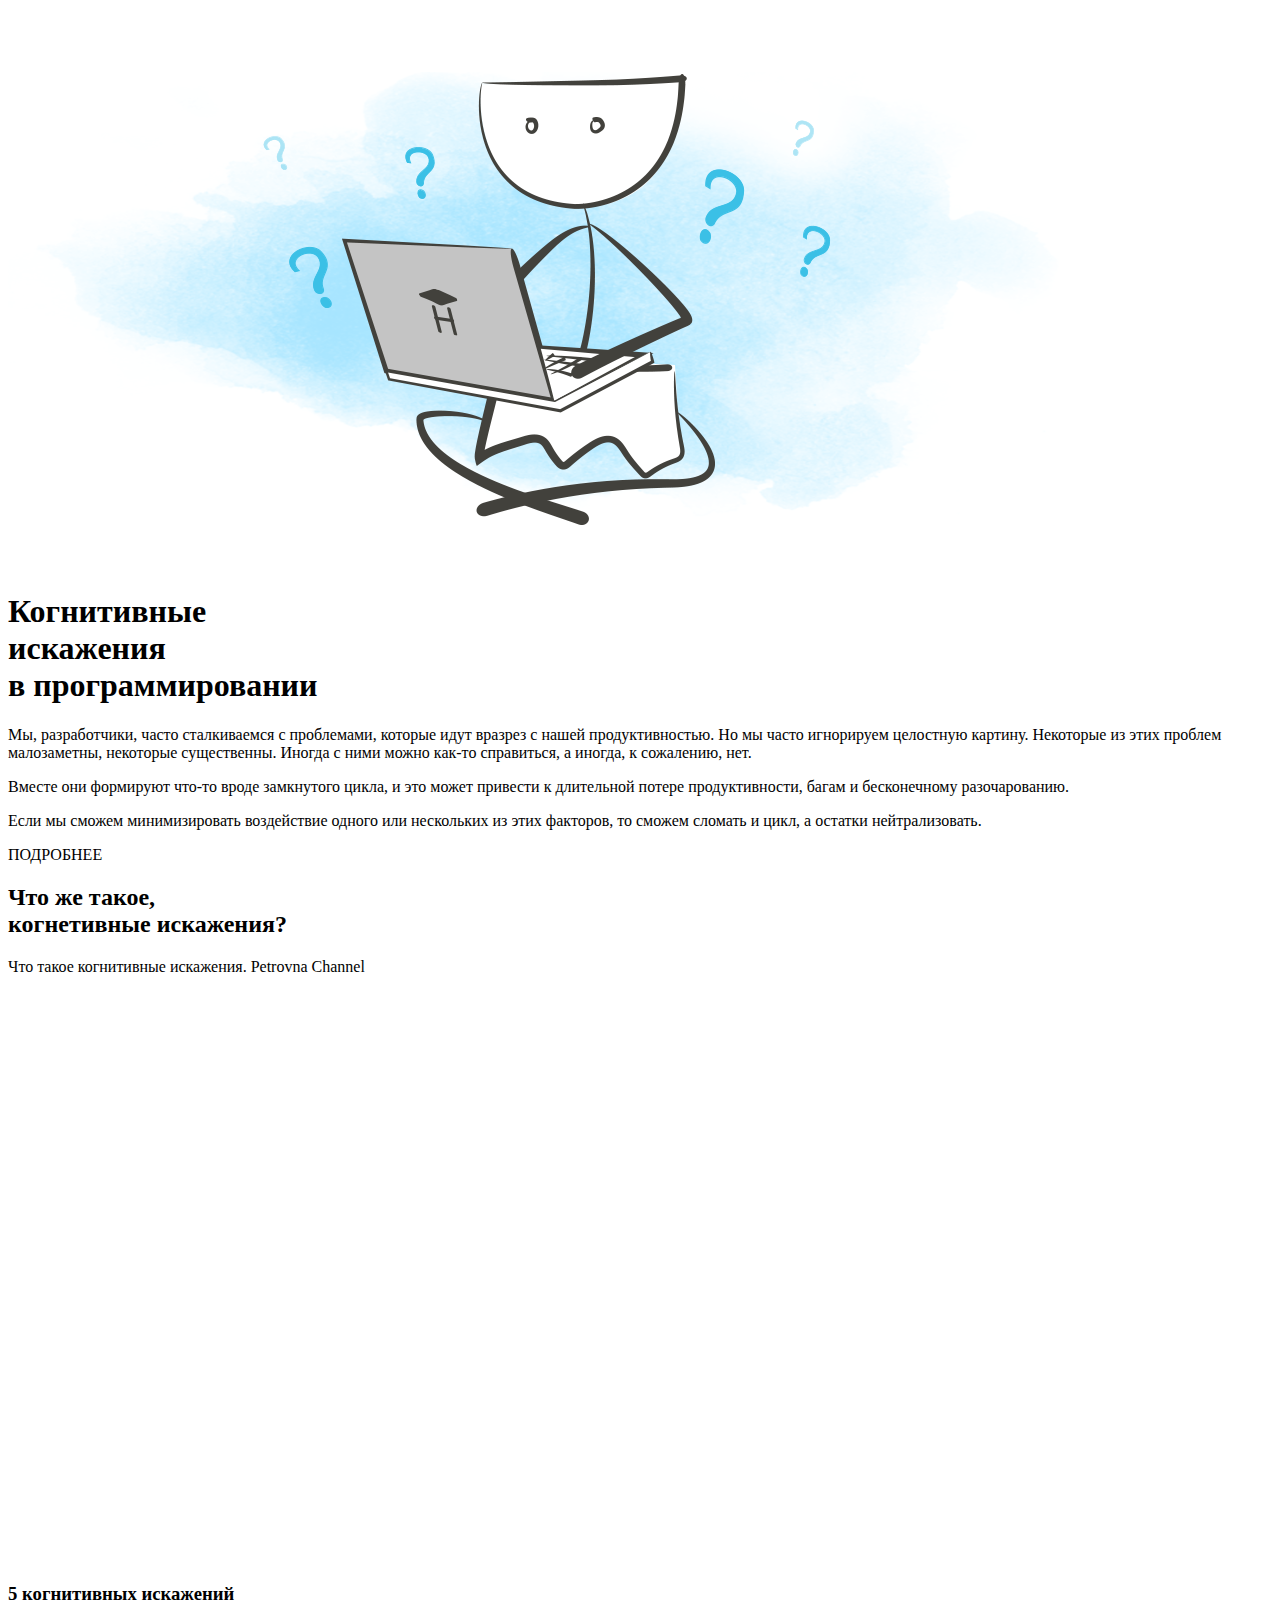
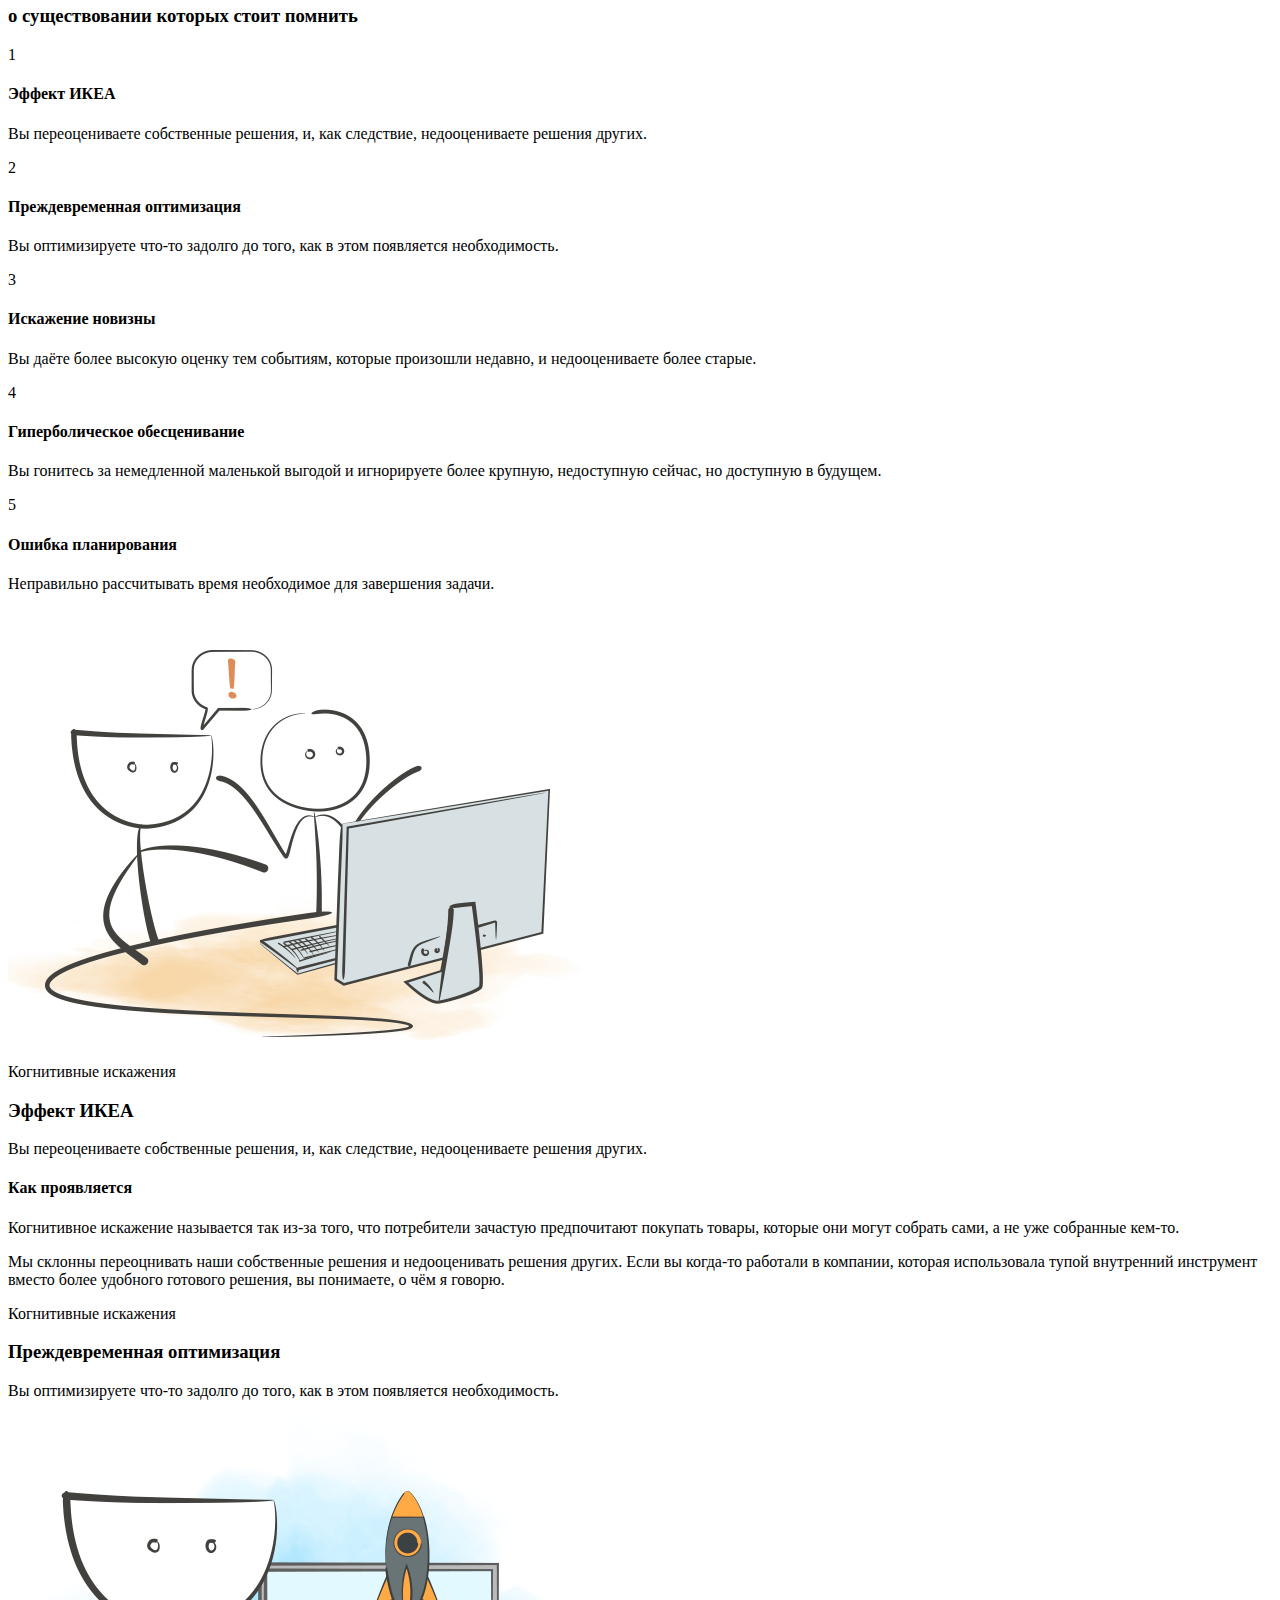
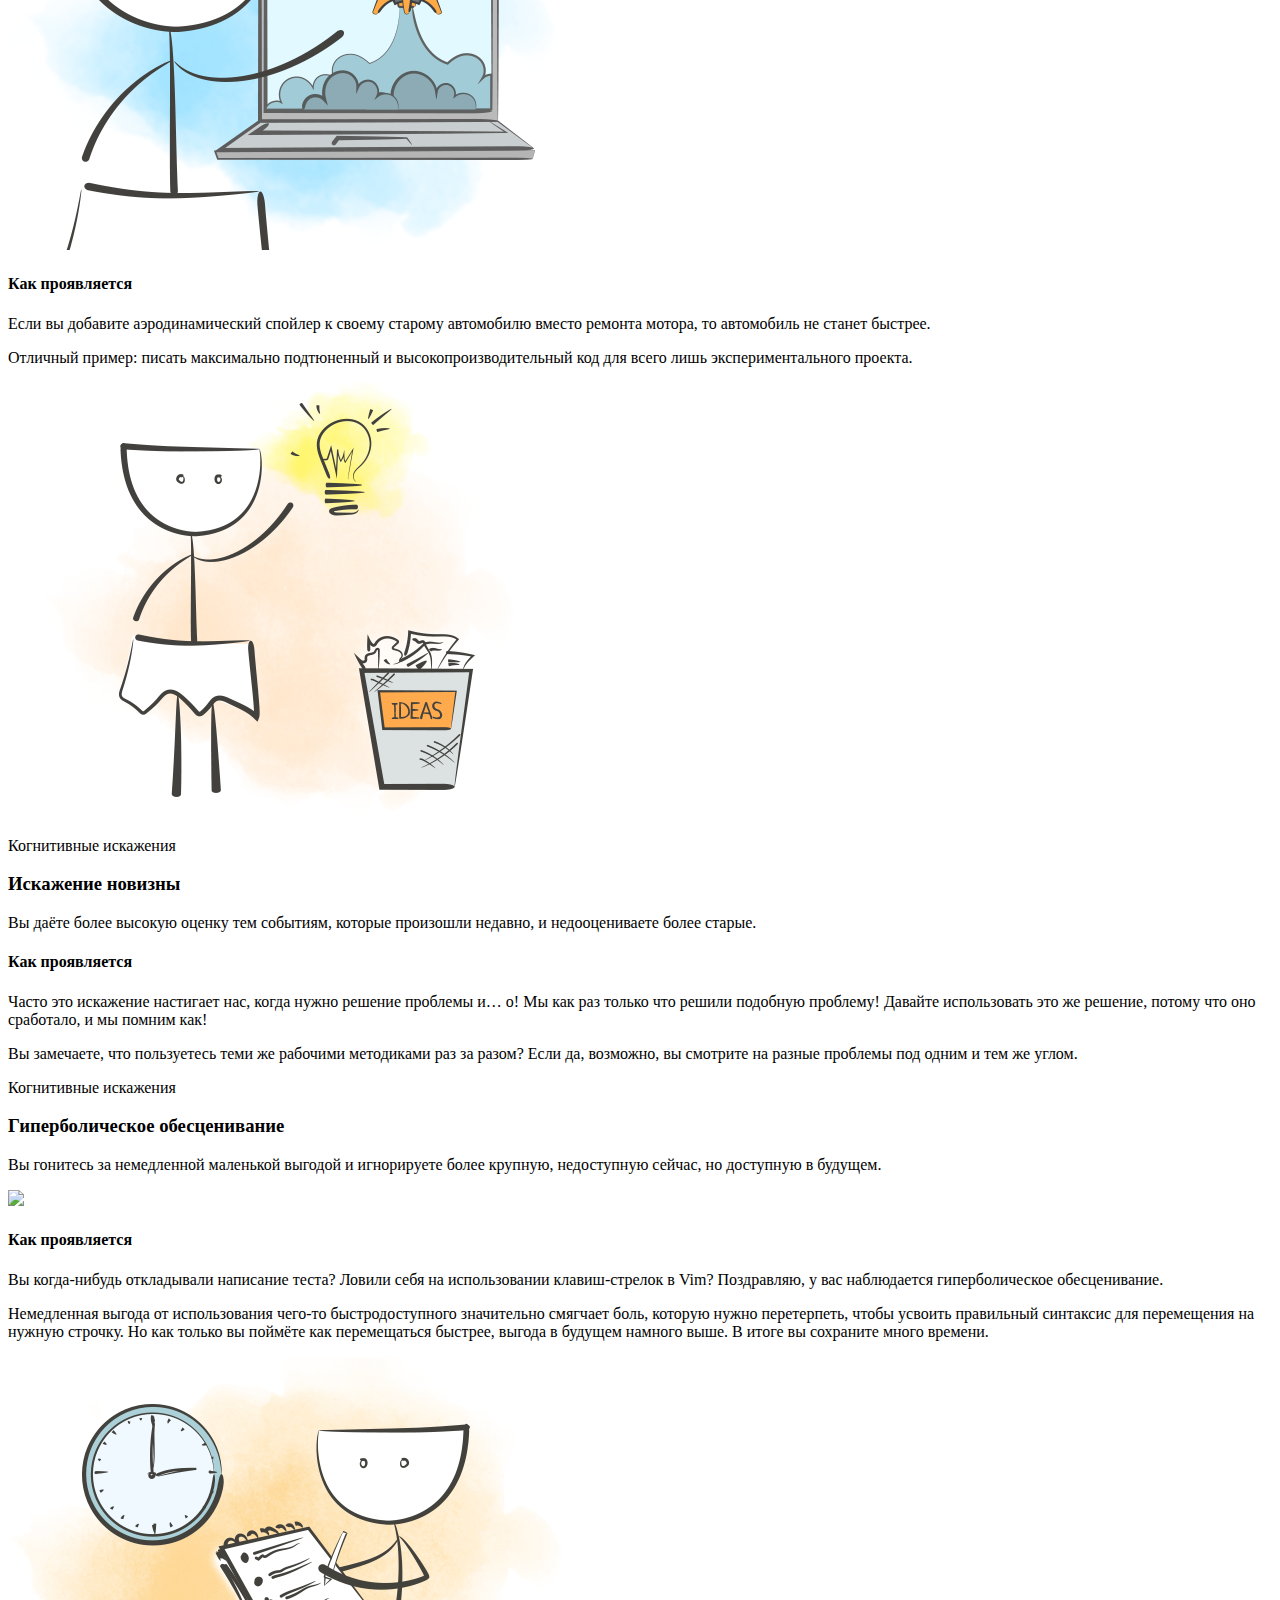
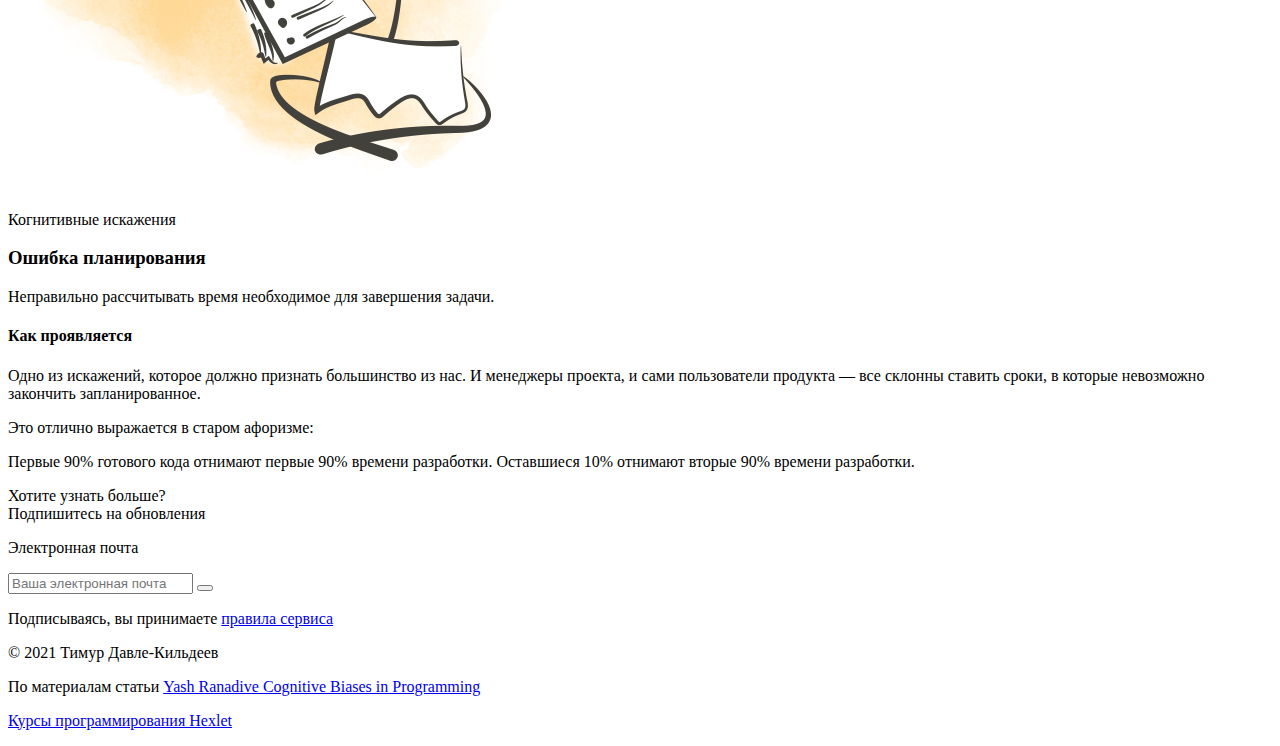
==== index.html @ 89e24b66 "index" ====
<!DOCTYPE html>
<html lang="ru">
<head>
    <meta charset="UTF-8">
    <meta name="viewport" content="width=device-width, initial-scale=1.0">
    <meta http-equiv="X-UA-Compatible" content="ie=edge">
    <title>TimurDavlet</title>

    <link rel="stylesheet" href="styles/style.css">
</head>
<body >
    <header class="bg">
            <div class="img-container">
                <img src="/src/img/main.png" class="img-header">
            </div>
            <h1 class="h1-head"><span class="orange">Когнитивные<br> искажения<br></span> в программировании</h1>
            <div class="p-container">
                <div class="column-left">
                    <p>
                        Мы, разработчики, часто сталкиваемся с проблемами, которые идут вразрез с нашей продуктивностью. Но мы часто игнорируем целостную картину. Некоторые из этих проблем малозаметны, некоторые существенны. Иногда с ними можно как-то справиться, а иногда, к сожалению, нет.
                    </p>
                </div>
                <div class="column-right">
                    <p>
                        Вместе они формируют что-то вроде замкнутого цикла, и это может привести к длительной потере продуктивности, багам и бесконечному разочарованию.
                    </p>
                    <p>
                        Если мы сможем минимизировать воздействие одного или нескольких из этих факторов, то сможем сломать и цикл, а остатки нейтрализовать.
                    </p>
                    <a onclick="location.href='#navigation';" class="no-link">
                        <div class="more-text">
                            ПОДРОБНЕЕ
                        </div>
                    </a>
                    
                </div>
            </div>
    </header>
    <main>
        <div>
            <h2>Что же такое,<br><span class="orange">когнетивные искажения?</span></h2>
            <p>Что такое когнитивные искажения. Petrovna Channel</p>
            <div class="cont-video">
                <iframe class="video" width="919" height="569" src="https://www.youtube.com/embed/jie9AizBqss" frameborder="0" allowfullscreen></iframe>
            </div>
        </div>
        <nav id="navigation" class="container-flex">
            <div class="nav-head">
                <h3>
                    <span class="orange">5 когнитивных искажений</span><br><span class="white">о существовании которых стоит помнить</span>
                </h3>
            </div>
            <div onclick="location.href='#ikea-effect';" class="nav-conteiner">
                <p class="number">1</p>
                <h4 class="orange">Эффект ИКЕА</h4>
                <p class="container-text">Вы переоцениваете собственные решения, и, как следствие, недооцениваете решения других.</p>
            </div>
            <div onclick="location.href='#premature-optimization';" class="nav-conteiner">
                <p class="number">2</p>
                <h4 class="orange">Преждевременная оптимизация</h4>
                <p class="container-text">Вы оптимизируете что-то задолго до того, как в этом появляется необходимость.</p>
            </div>
            <div class="break"></div>
            <div onclick="location.href='#distortion-of-novelty';" class="nav-conteiner">
                <p class="number">3</p>
                <h4 class="orange">Искажение новизны</h4>
                <p class="container-text">Вы даёте более высокую оценку тем событиям, которые произошли недавно, и недооцениваете более старые.</p>
            </div>
            <div onclick="location.href='#hyperbolic-depreciation';" class="nav-conteiner">
                <p class="number"> 4</p>
                <h4 class="orange">Гиперболическое обесценивание</h4>
                <p class="container-text">Вы гонитесь за немедленной маленькой выгодой и игнорируете более крупную, недоступную сейчас, но доступную в будущем.</p>
            </div>
            <div onclick="location.href='#errors-in-planning';" class="nav-conteiner">
                <p class="number">5</p>
                <h4 class="orange">Ошибка планирования</h4>
                <p class="container-text">Неправильно рассчитывать время необходимое для завершения задачи.</p>
            </div>
        </nav>
        <section>
            <article id="ikea-effect">
                <div class="article-flex bg">
                    <div class="article-flex top">
                        <div class="conteiner-article">
                            <img src="/src/img/1.png" class="shadow">
                        </div>
                        <div class="conteiner-article">
                            <p class="gray">Когнитивные искажения</p>
                            <h3>Эффект ИКЕА</h3>
                            <div class="title-text">Вы переоцениваете собственные решения, и, как следствие, недооцениваете решения других.</div>
                        </div>
                    </div>
                    <div class="bottom">
                            <h4 class="conteiner-article-h4">Как проявляется</h4>
                        <div class="conteiner-article p-description">
                            <p>Когнитивное искажение называется так из-за того, что потребители зачастую предпочитают покупать товары, которые они могут собрать сами, а не уже собранные кем-то.</p>
                        </div>
                        <div class="conteiner-article p-description">
                            <p>Мы склонны переоцнивать наши собственные решения и недооценивать решения других. Если вы когда-то работали в компании, которая использовала тупой внутренний инструмент вместо более удобного готового решения, вы понимаете, о чём я говорю.</p>
                        </div>
                    </div>                
                </div> 
            </article>
            <article id="premature-optimization">
                <div class="article-flex bg bg-brown">
                    <div class="article-flex top">
                        <div class="conteiner-article mrg-0">
                            <p class="white-50">Когнитивные искажения</p>
                            <h3 class="white">Преждевременная оптимизация</h3>
                            <p class="title-text white">Вы оптимизируете что-то задолго до того, как в этом появляется необходимость.</p>
                        </div>
                        <div class="conteiner-article mrg-0">
                            <img src="/src/img/2.png" class="shadow">
                        </div>
                    </div>
                    <div class="bottom">
                            <h4 class="conteiner-article-h4-white">Как проявляется</h4>
                        <div class="conteiner-article p-description">
                            <p class="white">Если вы добавите аэродинамический спойлер к своему старому автомобилю вместо ремонта мотора, то автомобиль не станет быстрее.</p>
                        </div>
                        <div class="conteiner-article p-description">
                            <p class="white">Отличный пример: писать максимально подтюненный и высокопроизводительный код для всего лишь экспериментального проекта.</p>
                        </div>
                    </div>                
                </div> 
            </article>
            <article id="distortion-of-novelty">
                <div class="article-flex bg">
                    <div class="article-flex top">
                        <div class="conteiner-article">
                            <img src="/src/img/3.png" class="shadow">
                        </div>
                        <div class="conteiner-article">
                            <p class="gray">Когнитивные искажения</p>
                            <h3>Искажение новизны</h3>
                            <div class="title-text">Вы даёте более высокую оценку тем событиям, которые произошли недавно, и недооцениваете более старые.</div>
                        </div>
                    </div>
                    <div class="bottom">
                            <h4 class="conteiner-article-h4">Как проявляется</h4>
                        <div class="conteiner-article p-description">
                            <p>Часто это искажение настигает нас, когда нужно решение проблемы и… о! Мы как раз только что решили подобную проблему! Давайте использовать это же решение, потому что оно сработало, и мы помним как!</p>
                        </div>
                        <div class="conteiner-article p-description">
                            <p>Вы замечаете, что пользуетесь теми же рабочими методиками раз за разом? Если да, возможно, вы смотрите на разные проблемы под одним и тем же углом.</p>
                        </div>
                    </div>                
                </div> 
            </article>
            <article id="hyperbolic-depreciation">
                <div class="article-flex bg bg-brown">
                    <div class="article-flex top">
                        <div class="conteiner-article mrg-0">
                            <p class="white-50">Когнитивные искажения</p>
                            <h3 class="white">Гиперболическое обесценивание</h3>
                            <p class="title-text white">Вы гонитесь за немедленной маленькой выгодой и игнорируете более крупную, недоступную сейчас, но доступную в будущем.</p>
                        </div>
                        <div class="conteiner-article mrg-0">
                            <img src="img/4.png" class="shadow">
                        </div>
                    </div>
                    <div class="bottom">
                            <h4 class="conteiner-article-h4-white">Как проявляется</h4>
                        <div class="conteiner-article p-description">
                            <p class="white">Вы когда-нибудь откладывали написание теста? Ловили себя на использовании клавиш-стрелок в Vim? Поздравляю, у вас наблюдается гиперболическое обесценивание.</p>
                        </div>
                        <div class="conteiner-article p-description">
                            <p class="white">Немедленная выгода от использования чего-то быстродоступного значительно смягчает боль, которую нужно перетерпеть, чтобы усвоить правильный синтаксис для перемещения на нужную строчку. Но как только вы поймёте как перемещаться быстрее, выгода в будущем намного выше. В итоге вы сохраните много времени.</p>
                        </div>
                    </div>                
                </div> 
            </article>

            <article id="errors-in-planning">
                <div class="article-flex bg">
                    <div class="article-flex top">
                        <div class="conteiner-article">
                            <img src="/src/img/5.png" class="shadow">
                        </div>
                        <div class="conteiner-article">
                            <p class="gray">Когнитивные искажения</p>
                            <h3>Ошибка планирования</h3>
                            <div class="title-text">Неправильно рассчитывать время необходимое для завершения задачи.</div>
                        </div>
                    </div>
                    <div class="bottom">
                            <h4 class="conteiner-article-h4">Как проявляется</h4>
                        <div class="conteiner-article p-description">
                            <p>Одно из искажений, которое должно признать большинство из нас. И менеджеры проекта, и сами пользователи продукта — все склонны ставить сроки, в которые невозможно закончить запланированное.</p>
                        </div>
                        <div class="conteiner-article p-description">
                            <p>Это отлично выражается в старом афоризме:</p>
                            <p>Первые 90% готового кода отнимают первые 90% времени разработки. Оставшиеся 10% отнимают вторые 90% времени разработки.</p>
                        </div>
                    </div>                
                </div> 
            </article>
        </section>
    </main>
    <footer>
        <div class="footer-flex">
            <div class="footer-info white">Хотите узнать больше?<br> Подпишитесь на обновления</div>
            <div>
                <p class="form-name white">Электронная почта</p>
                <form>
                    <label>
                        <input type="email" name="mail" placeholder="Ваша электронная почта" class="inp">
                    </label>
                    <button frame class="footer-btn"></button>
                </form>
                <p class="footer-link white">Подписываясь, вы принимаете <a href="#">правила сервиса</a></p>
            </div>
        </div>
        <div class="info">
            <p class="my-name">© 2021 Тимур Давле-Кильдеев</p>
            <p class="cognitive-biases">По материалам статьи <a href="https://medium.com/hackernoon/cognitive-biases-in-programming-5e937707c27b">Yash Ranadive Cognitive Biases in Programming</a></p>
            <p><a href="https://hexlet.io">Курсы программирования Hexlet</a></p>
        </div>
    </footer>
</body>
</html>
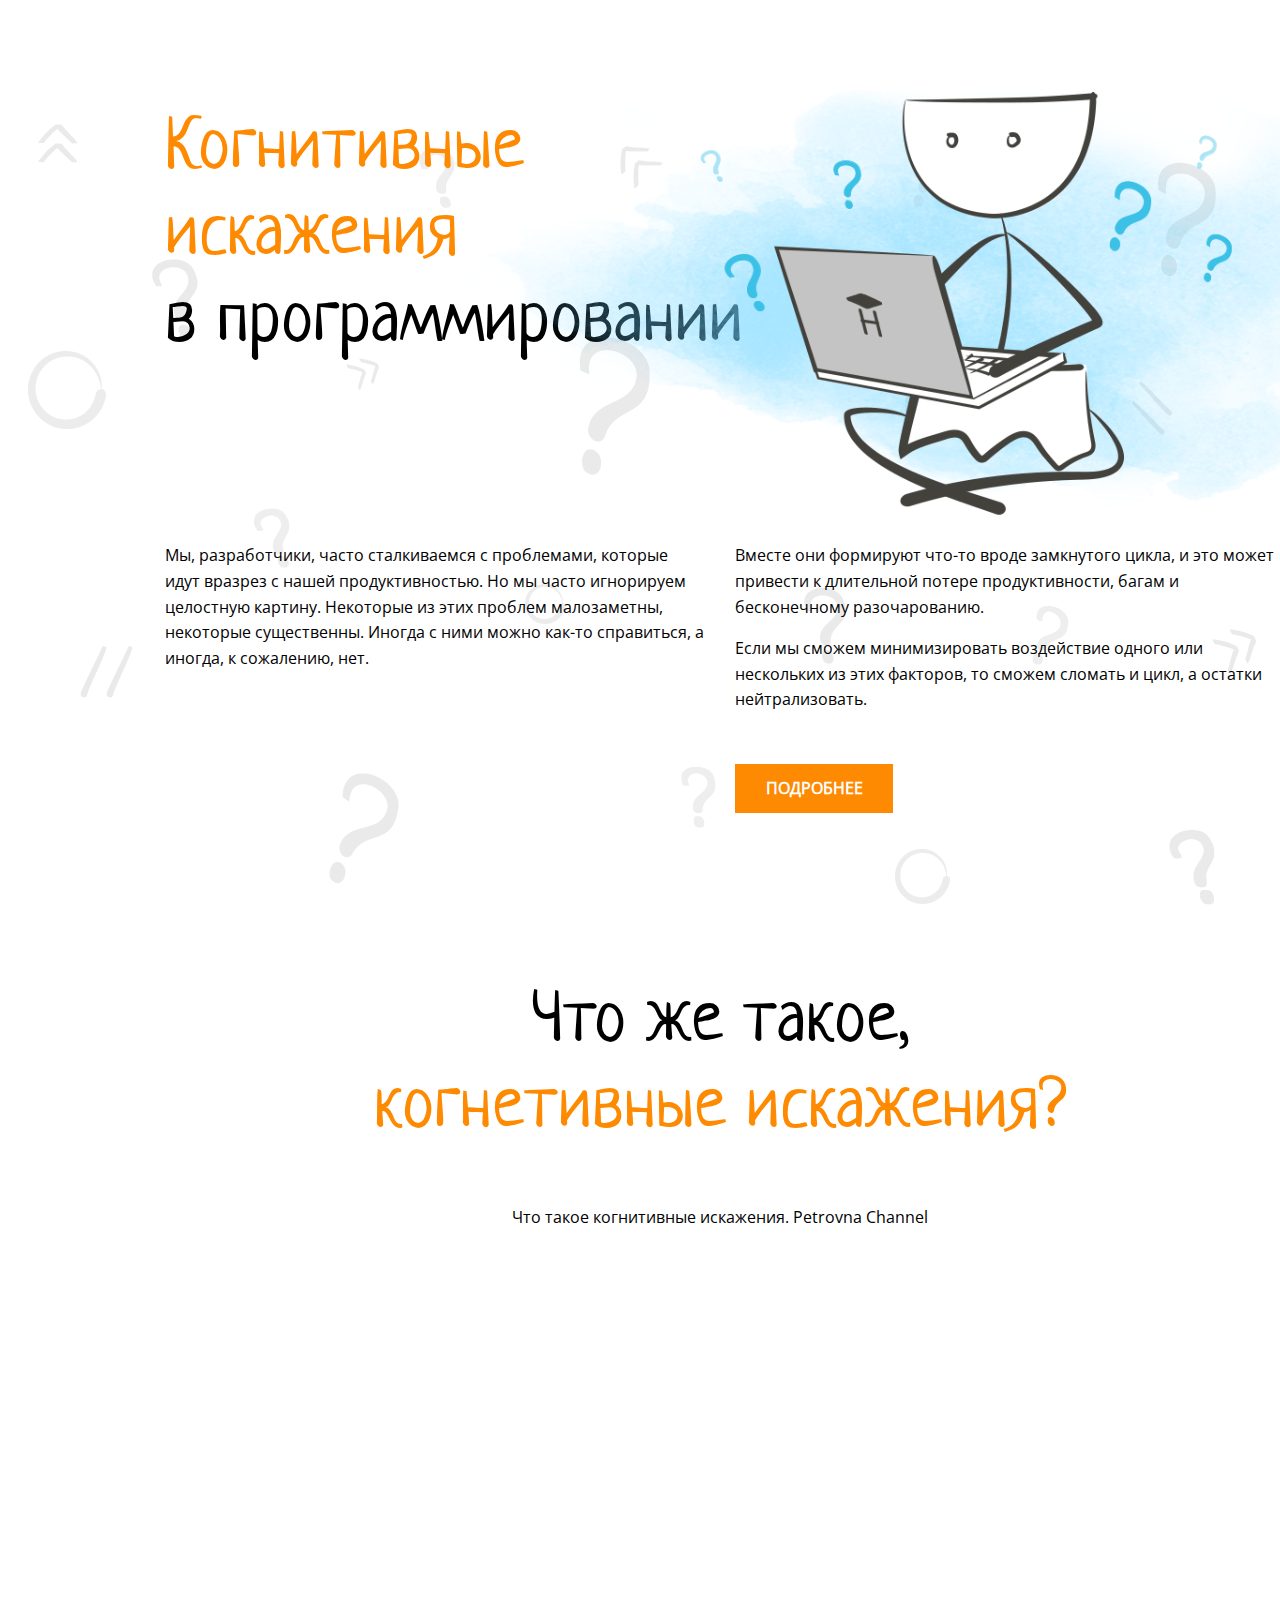
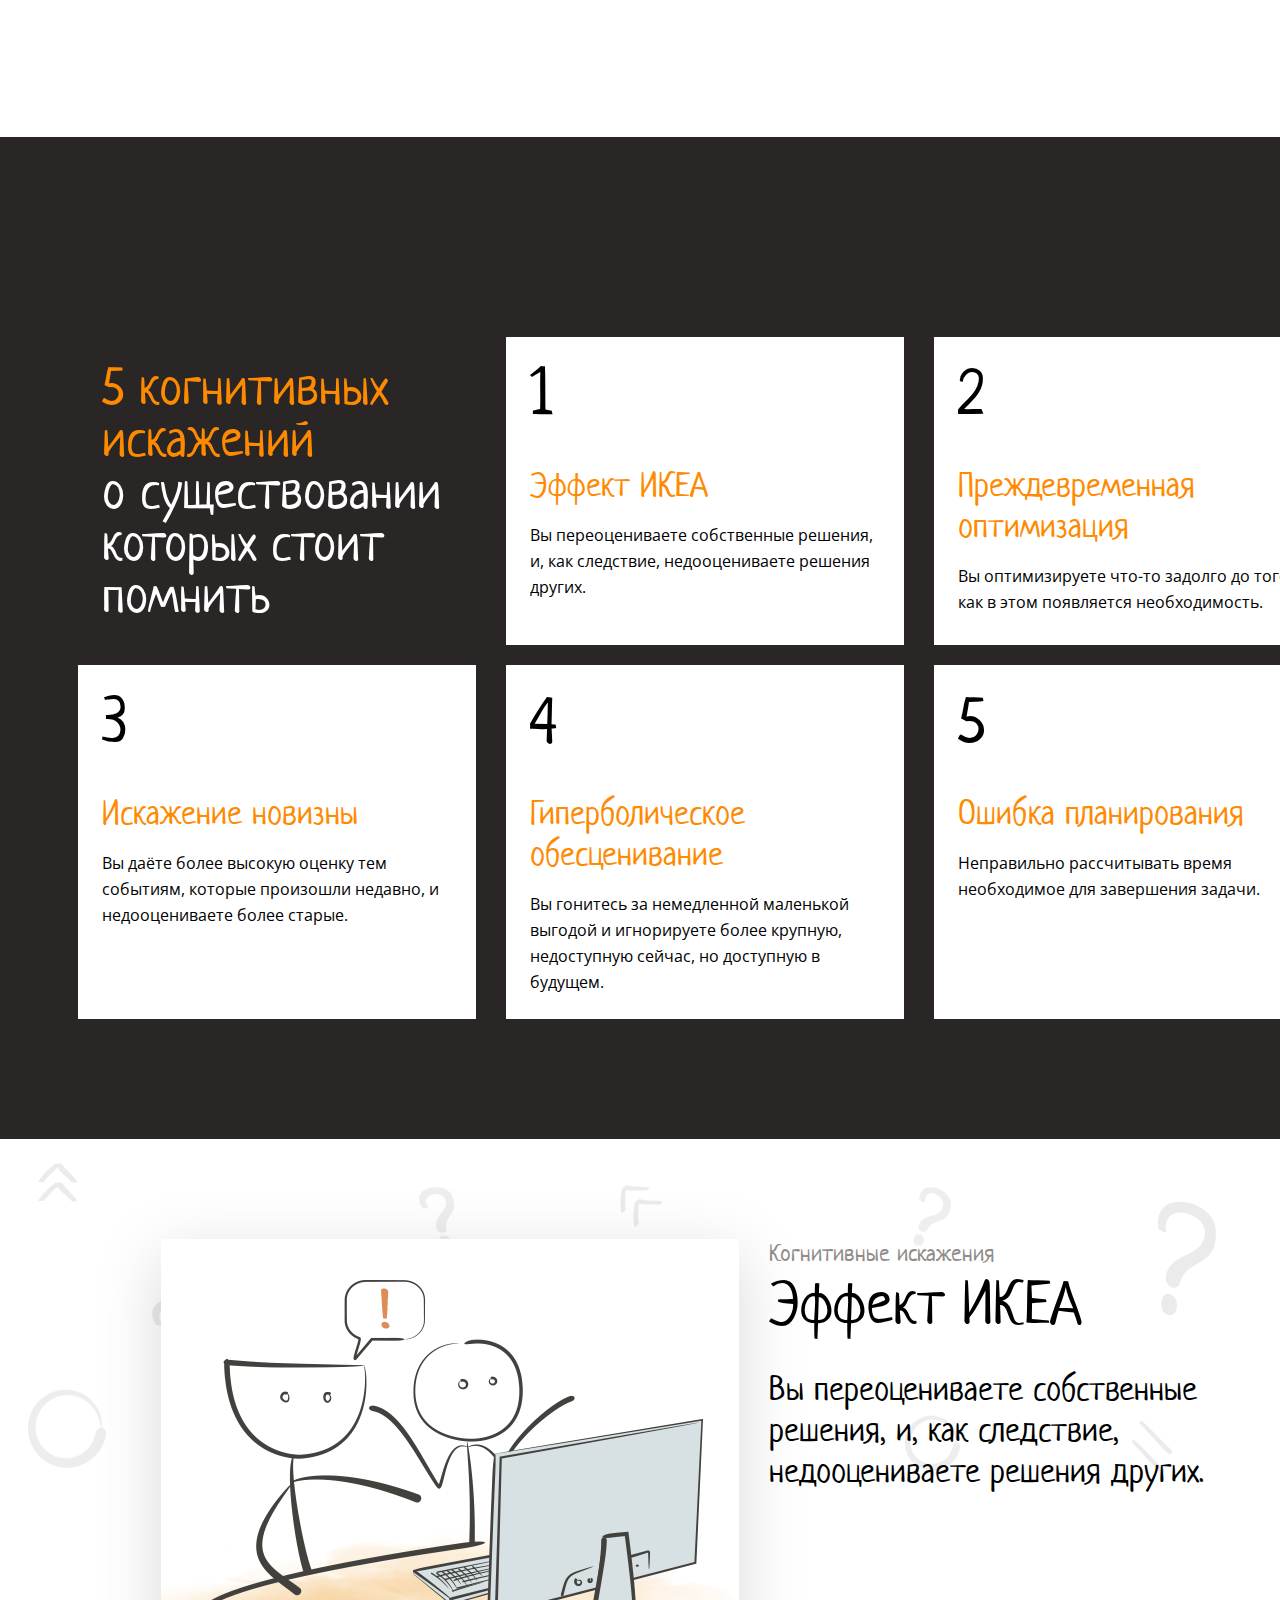
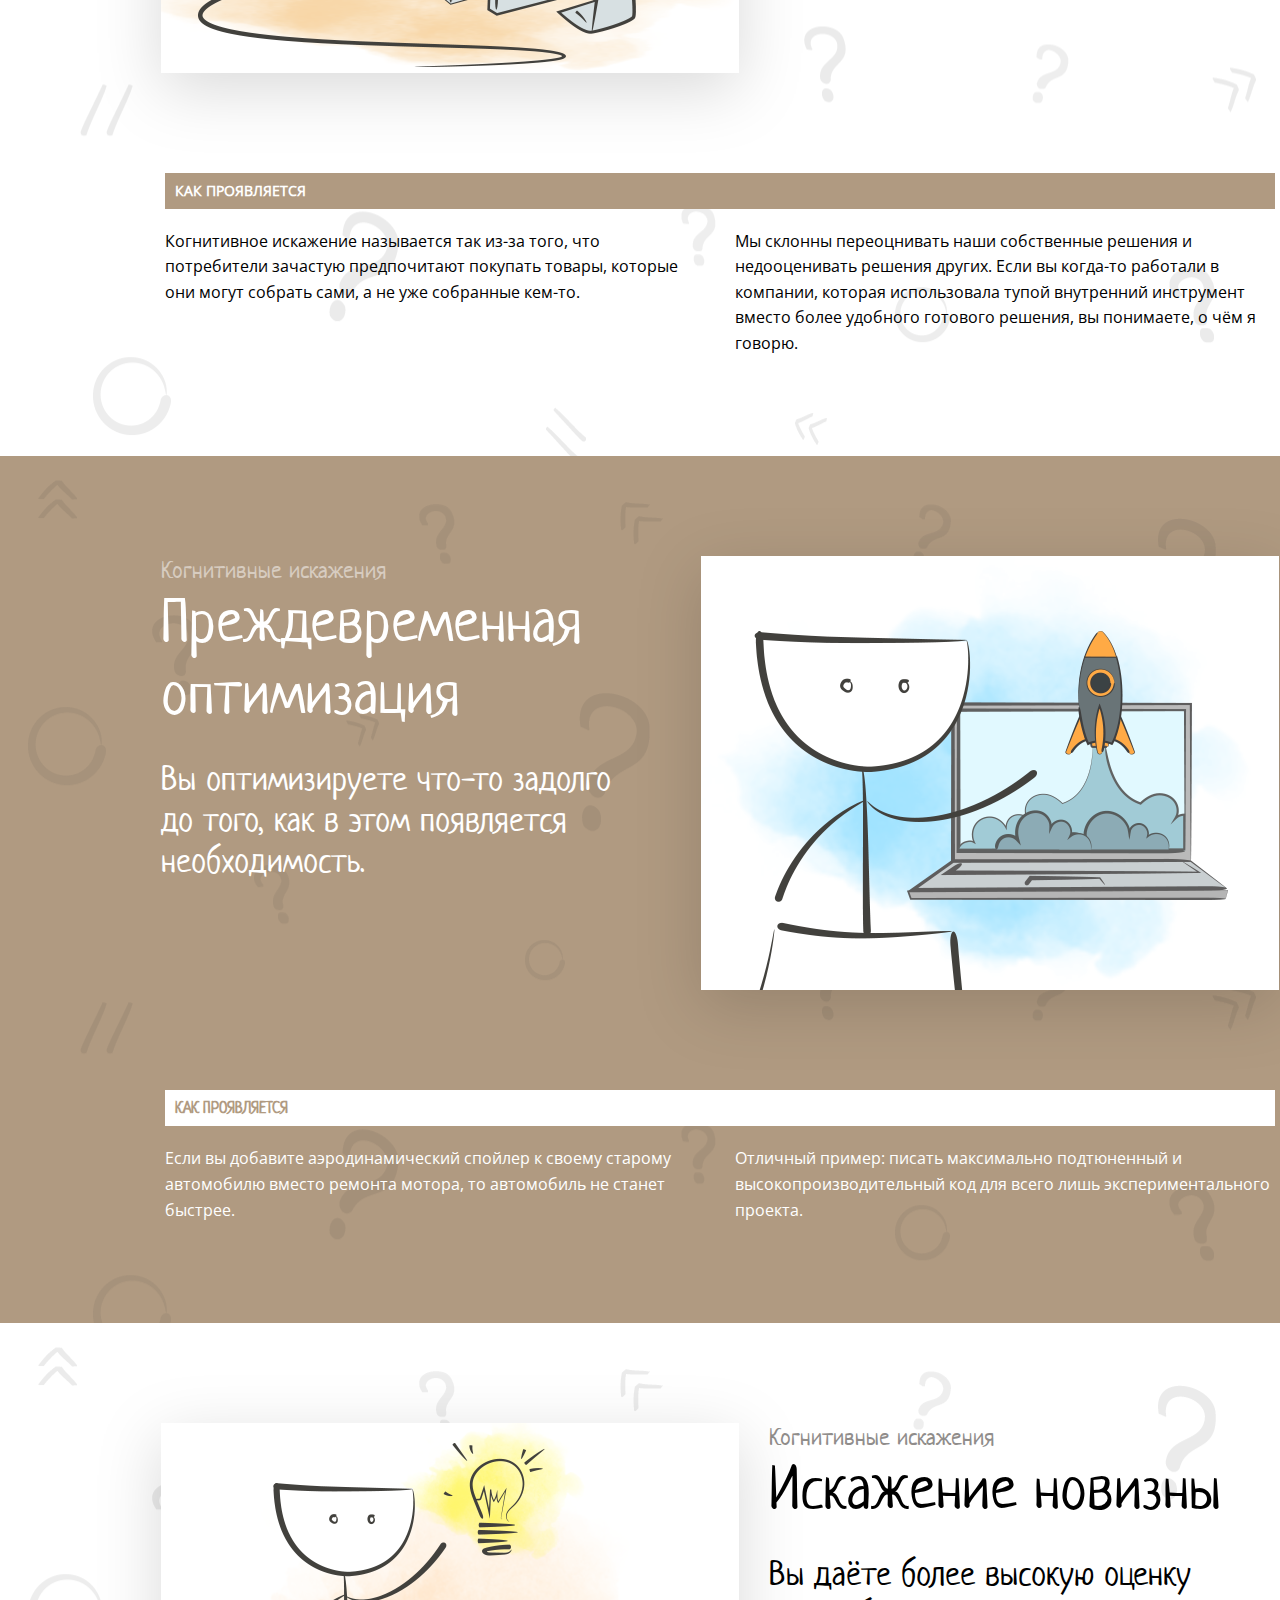
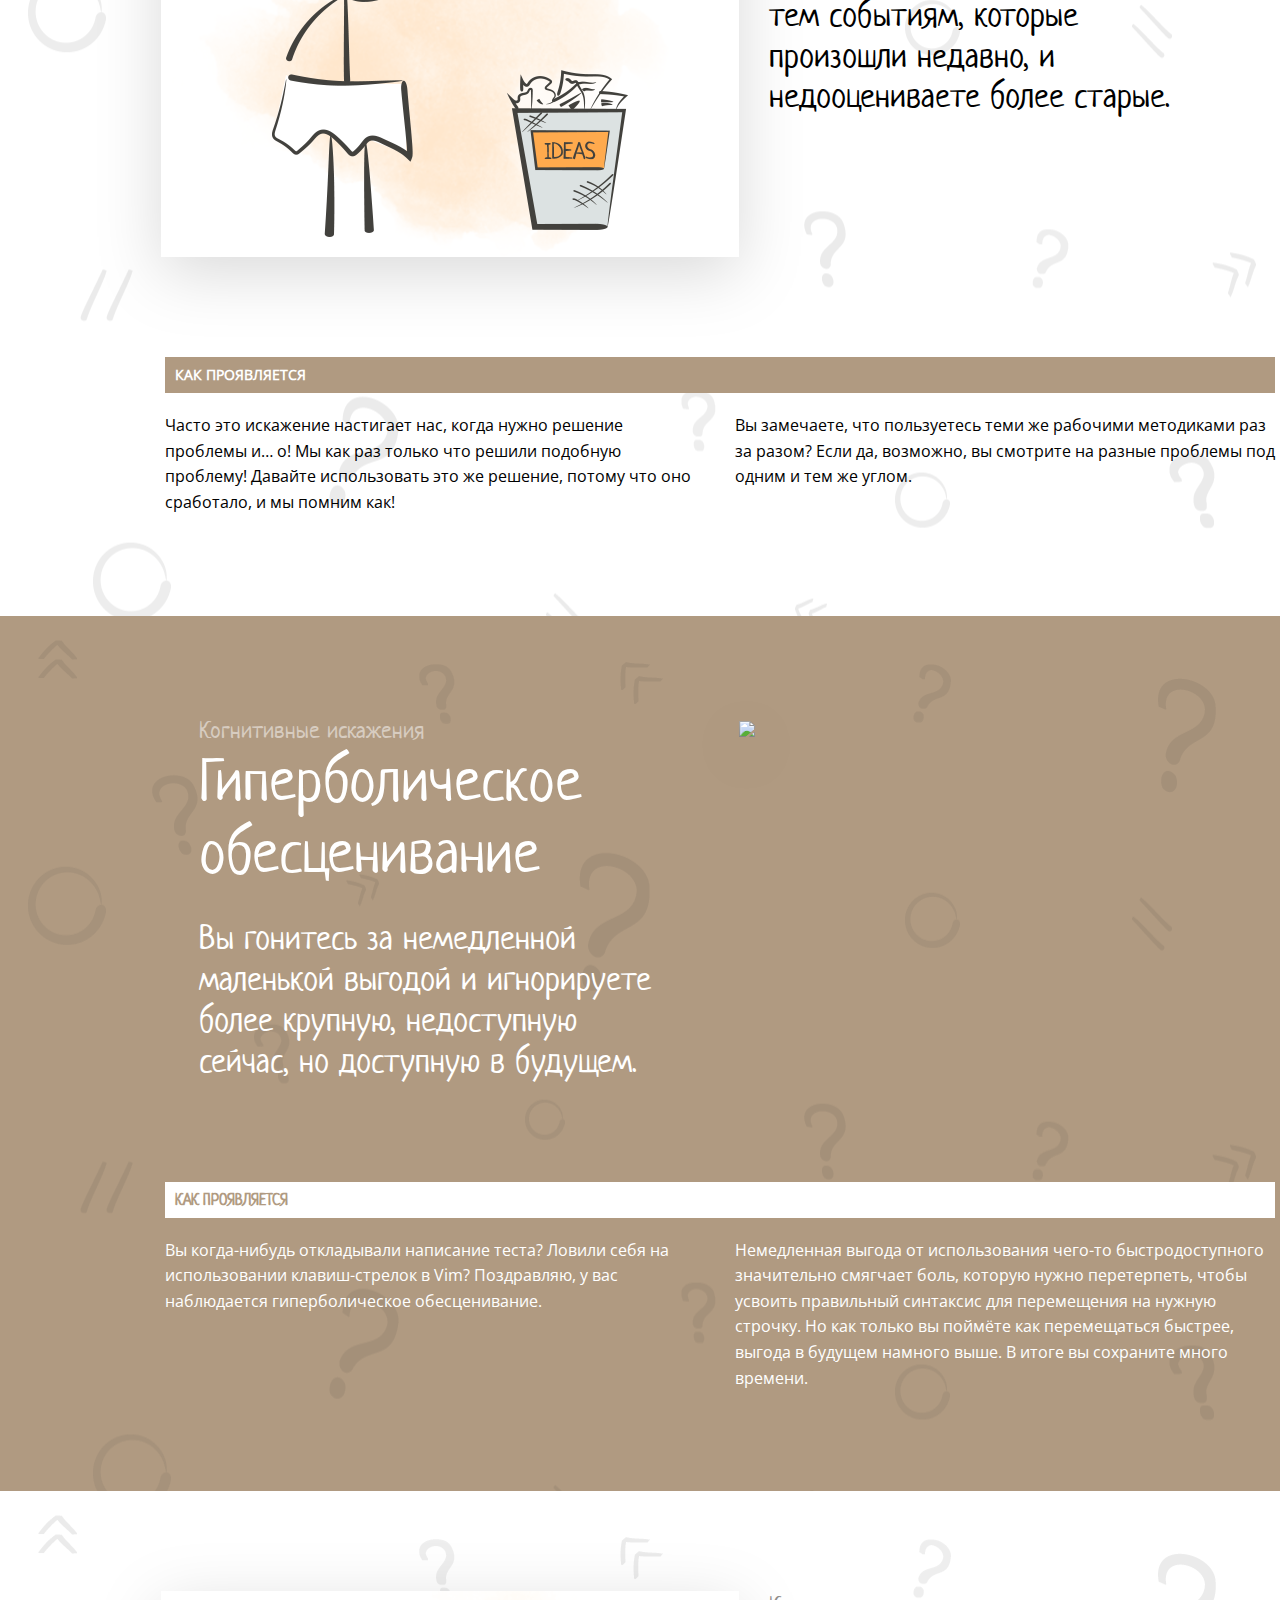
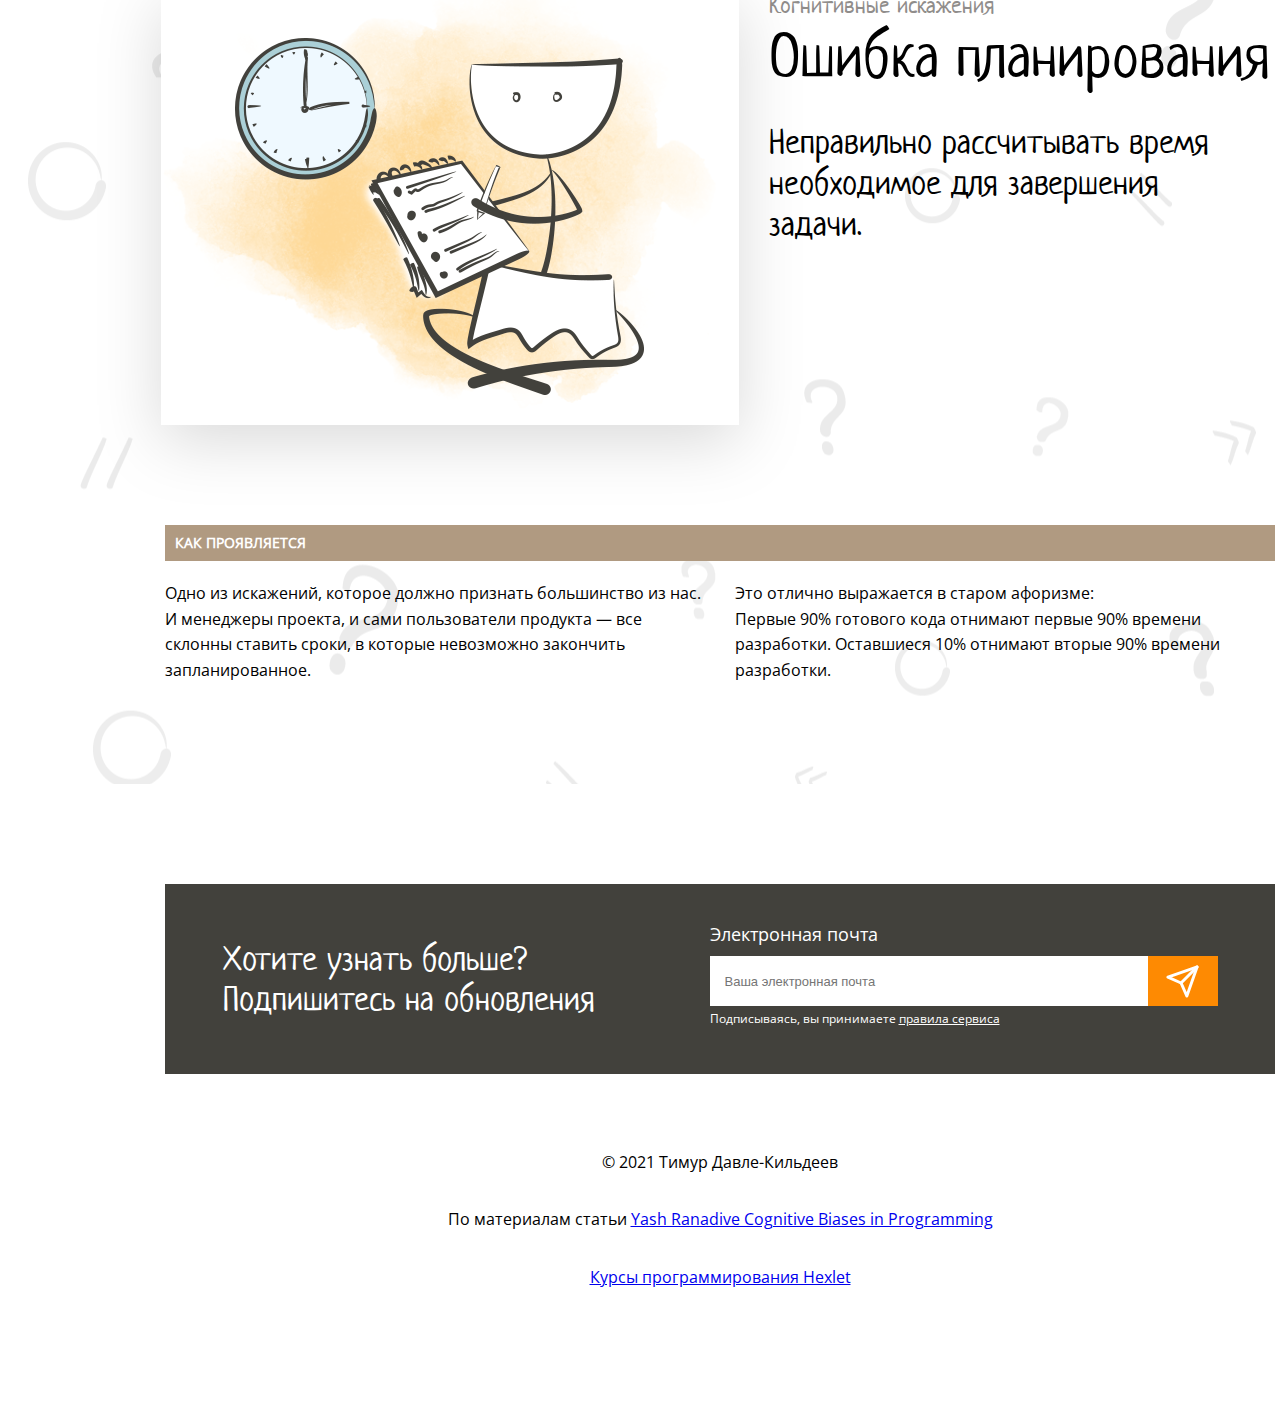
==== commit 40faac55: "index" ====
--- a/index.html
+++ b/index.html
@@ -6,12 +6,12 @@
     <meta http-equiv="X-UA-Compatible" content="ie=edge">
     <title>TimurDavlet</title>
 
-    <link rel="stylesheet" href="styles/style.css">
+    <link rel="stylesheet" href="./src/styles/style.css">
 </head>
 <body >
     <header class="bg">
             <div class="img-container">
-                <img src="/src/img/main.png" class="img-header">
+                <img src="./src/img/main.png" class="img-header">
             </div>
             <h1 class="h1-head"><span class="orange">Когнитивные<br> искажения<br></span> в программировании</h1>
             <div class="p-container">
@@ -82,7 +82,7 @@
                 <div class="article-flex bg">
                     <div class="article-flex top">
                         <div class="conteiner-article">
-                            <img src="/src/img/1.png" class="shadow">
+                            <img src="./src/img/1.png" class="shadow">
                         </div>
                         <div class="conteiner-article">
                             <p class="gray">Когнитивные искажения</p>
@@ -110,7 +110,7 @@
                             <p class="title-text white">Вы оптимизируете что-то задолго до того, как в этом появляется необходимость.</p>
                         </div>
                         <div class="conteiner-article mrg-0">
-                            <img src="/src/img/2.png" class="shadow">
+                            <img src="./src/img/2.png" class="shadow">
                         </div>
                     </div>
                     <div class="bottom">
@@ -128,7 +128,7 @@
                 <div class="article-flex bg">
                     <div class="article-flex top">
                         <div class="conteiner-article">
-                            <img src="/src/img/3.png" class="shadow">
+                            <img src="./src/img/3.png" class="shadow">
                         </div>
                         <div class="conteiner-article">
                             <p class="gray">Когнитивные искажения</p>
@@ -175,7 +175,7 @@
                 <div class="article-flex bg">
                     <div class="article-flex top">
                         <div class="conteiner-article">
-                            <img src="/src/img/5.png" class="shadow">
+                            <img src="./src/img/5.png" class="shadow">
                         </div>
                         <div class="conteiner-article">
                             <p class="gray">Когнитивные искажения</p>
--- a/src/styles/style.css
+++ b/src/styles/style.css
@@ -0,0 +1,486 @@
+/** CSS STYLE **/
+@font-face {
+    font-weight: 400; /* Соответствует значению normal */
+    font-family: 'Open Sans';
+    src: url('../fonts/OpenSans-VariableFont_wdth,wght.ttf');
+}
+
+@font-face {
+    font-weight: 400; /* Соответствует значению normal */
+    font-family: 'Neucha';
+    font-style: normal;
+    src: url('../fonts/Neucha-Regular.ttf');
+}
+
+body {
+    font-family: 'Open Sans', sans-serif;
+    font-style: normal;
+    font-size: 16px;
+    line-height: 25.6px;
+    overflow-x: hidden;
+    margin: 0;
+    min-width: 1440px;
+}
+
+header {
+    width: max-content;
+    margin: 0 auto;
+    position: relative;
+}
+
+main {
+    margin: 0 auto;
+    position: relative;
+}
+
+footer {
+    width: max-content;
+    margin: 0 auto;
+    position: relative;
+}
+
+.bg::before {
+    background-image: url(../img/background.png);
+    background-repeat: no-repeat;
+    background-size: cover;
+    opacity: 10%;
+    content: "";
+    position: absolute;
+    height: 100%;
+    width: 100%;
+    top: 0;
+    z-index: -10;
+}
+
+.bg-brown::after {
+    background-color: #b09a81;
+    top: 0;
+    left: 0;
+    position: absolute;
+    height: 100%;
+    width: 100%;
+    z-index: -20;
+    content: "";
+}
+
+.h1-head {
+    line-height: 86.4px;
+    font-family: 'Neucha', sans-serif;
+    font-size: 72px;
+    font-weight: normal;
+    margin-left: 165px;
+    margin-right: 137px;
+    margin-top: 100px;
+}
+
+.orange {
+    color: #fe8a02;
+}
+
+.white {
+    color: #fff;
+}
+
+.white-50 {
+   color: #D7CCC0;
+}
+
+.img-container {
+    position: absolute;
+    
+}
+
+.img-header {
+    height: 525px;
+    margin-top: 55px;
+    position: relative;
+    left: 461px;
+    top: -125px;
+}
+
+.p-container {
+    display: inline-flex;
+    flex-direction: row;
+    margin-top: 120px;
+    margin-bottom: 100px;
+}
+
+.column-left {
+    width: 540px;
+    margin-left: 165px;
+}
+
+.column-right {
+    padding-left: 30px;
+    width: 540px;
+    margin-right: 165px;
+}
+
+.no-link {
+    background: #fe8a02;
+    text-decoration: none;
+}
+
+.more-text {
+    margin-top: 51px;
+    background: #fe8a02;
+    width: 110px;
+    height: 25px;
+    padding: 12px 24px;
+    font-weight: 700;
+    color: #FFFFFF;
+    text-transform: uppercase;
+    text-align: center;
+}
+
+.more-text:hover {
+    background: #b46103;
+    cursor: pointer;
+}
+
+main h2 {
+    text-align: center;
+    line-height: 86.4px;
+    font-family: 'Neucha', sans-serif;
+    font-size: 72px;
+    font-weight: normal;
+}
+
+main p {
+    text-align: center;
+    margin-top: 27px;
+    margin-bottom: 30px;
+}
+
+.cont-video {
+    height: 476px;
+    display: flex;
+    justify-content: center;
+}
+
+.video {
+    filter: drop-shadow(0 16px 32px rgba(0, 0, 0, 0.15));
+    margin-left: auto;
+    margin-right: auto;
+}
+
+nav h4{
+    color: #fe8a02;
+}
+
+.container-flex {
+    display: flex;
+    background: #2a2626;
+    width: 100%;
+    padding: 200px 0 0 0;
+    justify-content: center;
+    flex-wrap: wrap;
+    padding-bottom: 100px;
+}
+
+.nav-conteiner {
+    flex-basis: 350px;
+    padding: 24px;
+    margin-right: 30px;
+    margin-bottom: 20px;
+    background: #fff;
+    cursor: pointer;
+}
+
+.nav-head {
+    background: #2a2626;
+}
+
+.nav-head {
+    flex-basis: 350px;
+    padding: 24px;
+    margin-right: 30px;
+    margin-bottom: 20px;
+}
+
+.nav-head h3 {
+    text-align: left;
+    line-height: 1;
+    font-family: 'Neucha', sans-serif;
+    font-size: 52px;
+    font-weight: normal;
+    margin-top: 0;
+    margin-bottom: 0;
+}
+
+.nav-conteiner h4 {
+    text-align: left;
+    font-family: 'Neucha', sans-serif;
+    font-size: 34px;
+    line-height: 1.2em;
+    font-weight: normal;
+    padding: 0 0 16px 0;
+    margin: 0;
+}
+
+.container-text {
+    font-size: 16px;
+    line-height: 26px;
+    text-align: left;
+    margin: 0;
+}
+
+.number {
+    text-align: left;
+    padding-bottom: 40px;
+    font-size: 64px;
+    font-family: 'Neucha', sans-serif;
+    font-weight: normal;
+    line-height: 1em;
+    margin: 0;
+} 
+
+.break {
+    flex-basis: 100%;
+}
+
+.nav-conteiner:hover {
+    background: #fe8a02;
+    color: #fff;
+} 
+
+.nav-conteiner:hover h4{
+    color: #fff;
+} 
+
+.article-flex {
+    display: flex;
+    width: 100%;
+    padding: 100px 0 100px 0;
+    justify-content: center;
+    flex-wrap: wrap;
+    padding-bottom: 100px;
+    margin: 0 auto;
+    position: relative;
+}
+
+.article-flex .top {
+    margin: 0;
+    padding: 0;
+}
+
+.article-flex .bottom {
+    flex-grow: 0;
+    flex-shrink: 0;
+    column-count: 2;
+    column-gap: 30px;
+}
+
+.conteiner-article {
+    flex-basis: 502px;
+    width: 100%;
+    justify-content: center;
+    flex-wrap: wrap;
+    margin-left: 30px;
+}
+
+.conteiner-article h3{
+    font-size: 60px;
+    font-family: 'Neucha', sans-serif;
+    font-weight: normal;
+    text-align: left;
+    margin: 0;
+    line-height: 72px;
+}
+
+.conteiner-article .title-text {
+    font-size: 34px;
+    font-family: 'Neucha', sans-serif;
+    font-weight: normal;
+    text-align: left;
+    margin: 0;
+    line-height: 40.8px;
+    padding-top: 30px;
+    width: 452px;
+}
+
+.conteiner-article .gray{
+    color: #908D8B;
+    font-size: 24px;
+    font-family: 'Neucha', sans-serif;
+    font-weight: normal;
+    text-align: left;
+    margin: 0;
+    line-height: 28.8px;
+}
+
+.conteiner-article .white-50 {
+    color: #d7ccc0;
+    font-size: 24px;
+    font-family: 'Neucha', sans-serif;
+    font-weight: normal;
+    text-align: left;
+    margin: 0;
+    line-height: 28.8px;
+}
+
+.conteiner-article-100 {
+    width: 100%;
+}
+
+.conteiner-article-h4 {
+    font-size: 14px;
+    font-family: 'Open Sans', sans-serif;
+    font-style: normal;
+    color: #fff;
+    padding: 5px 10px;
+    height: 26px;
+    justify-content: left;
+    background: #B09A81;
+    margin: 100px 0 20px 0;
+    column-span: all;
+    text-transform: uppercase;
+}
+
+.conteiner-article-h4-white {
+    font-size: 16px;
+    font-family: 'Neucha', sans-serif;
+    font-style: normal;
+    color: #b09a81;
+    padding: 5px 10px;
+    height: 26px;
+    justify-content: left;
+    background: #fff;
+    margin: 100px 0 20px 0;
+    column-span: all;
+    text-transform: uppercase;
+}
+
+.conteiner-article p {
+    padding: 0;
+    text-align: left;
+    font-family: 'Open Sans', sans-serif;
+    font-style: normal;
+    font-size: 16px;
+    line-height: 25.6px;
+    width: 540px;
+    margin: 0;
+}
+
+.p-description {
+    break-inside: avoid;
+    margin: 0;
+}
+
+.shadow {
+    filter: drop-shadow(0 16px 32px rgba(0, 0, 0, 0.15));
+    vertical-align: middle;
+}
+
+.mrg-0 {
+    margin: 0;
+}
+
+.footer-flex {
+    display: flex;
+    width: 1110px;
+    height: 190px;
+    background: #42413C;
+    justify-content: center;
+    flex-wrap: wrap;
+    margin-top: 100px;
+    justify-content: space-around;
+}
+
+.footer-info {
+    font-size: 34px;
+    font-family: 'Neucha', sans-serif;
+    font-weight: normal;
+    text-align: left;
+    margin: 0;
+    line-height: 40.8px;
+    padding-top: 55px;
+}
+
+.sr-only {
+    position: absolute;
+    width: 1px;
+    height: 1px;
+    padding: 0;
+    border: 0;
+    overflow: hidden;
+    white-space: nowrap;
+}
+
+.form-name {
+    font-family: 'Open Sans', sans-serif;
+    font-style: normal;
+    font-size: 18px;
+    margin: 38px 0 9px 0;
+}
+
+form {
+    display: flex;
+}
+
+form input{
+    position: relative;
+    display: block;
+    width: 423px;
+    height: 50px;
+    padding: 0;
+    border: none;
+    text-decoration: none;
+}
+
+.footer-link {
+    font-family: 'Open Sans', sans-serif;
+    font-style: normal;
+    font-size: 12px;
+    margin: 0;
+}
+
+.footer-link a {
+    text-decoration: underline;
+    cursor: pointer;
+    color: #fff;
+}
+
+.footer-btn {
+    position: relative;
+    display: block;
+    width: 70px;
+    height: 50px;
+    padding: 0;
+    border: none;
+    text-decoration: none;
+    cursor: pointer;
+    background: #fe8a02;
+}
+
+[frame]::before {
+    position: absolute;
+    top: 0;
+    right: 0;
+    bottom: 0;
+    left: 0;
+    display: block;
+    background: url("../img/send.svg") center / 50% 70% no-repeat;
+    content: "";
+}
+
+.inp {
+    padding-left: 15px;
+    font-size: 13px;
+    color: #757575;
+
+}
+
+.info {
+    text-align: center;
+    margin-top: 76px;
+    margin-bottom: 111px;
+}
+
+.my-name {
+    padding-bottom: 16px;
+}
+
+.cognitive-biases {
+    padding-bottom: 16px;
+}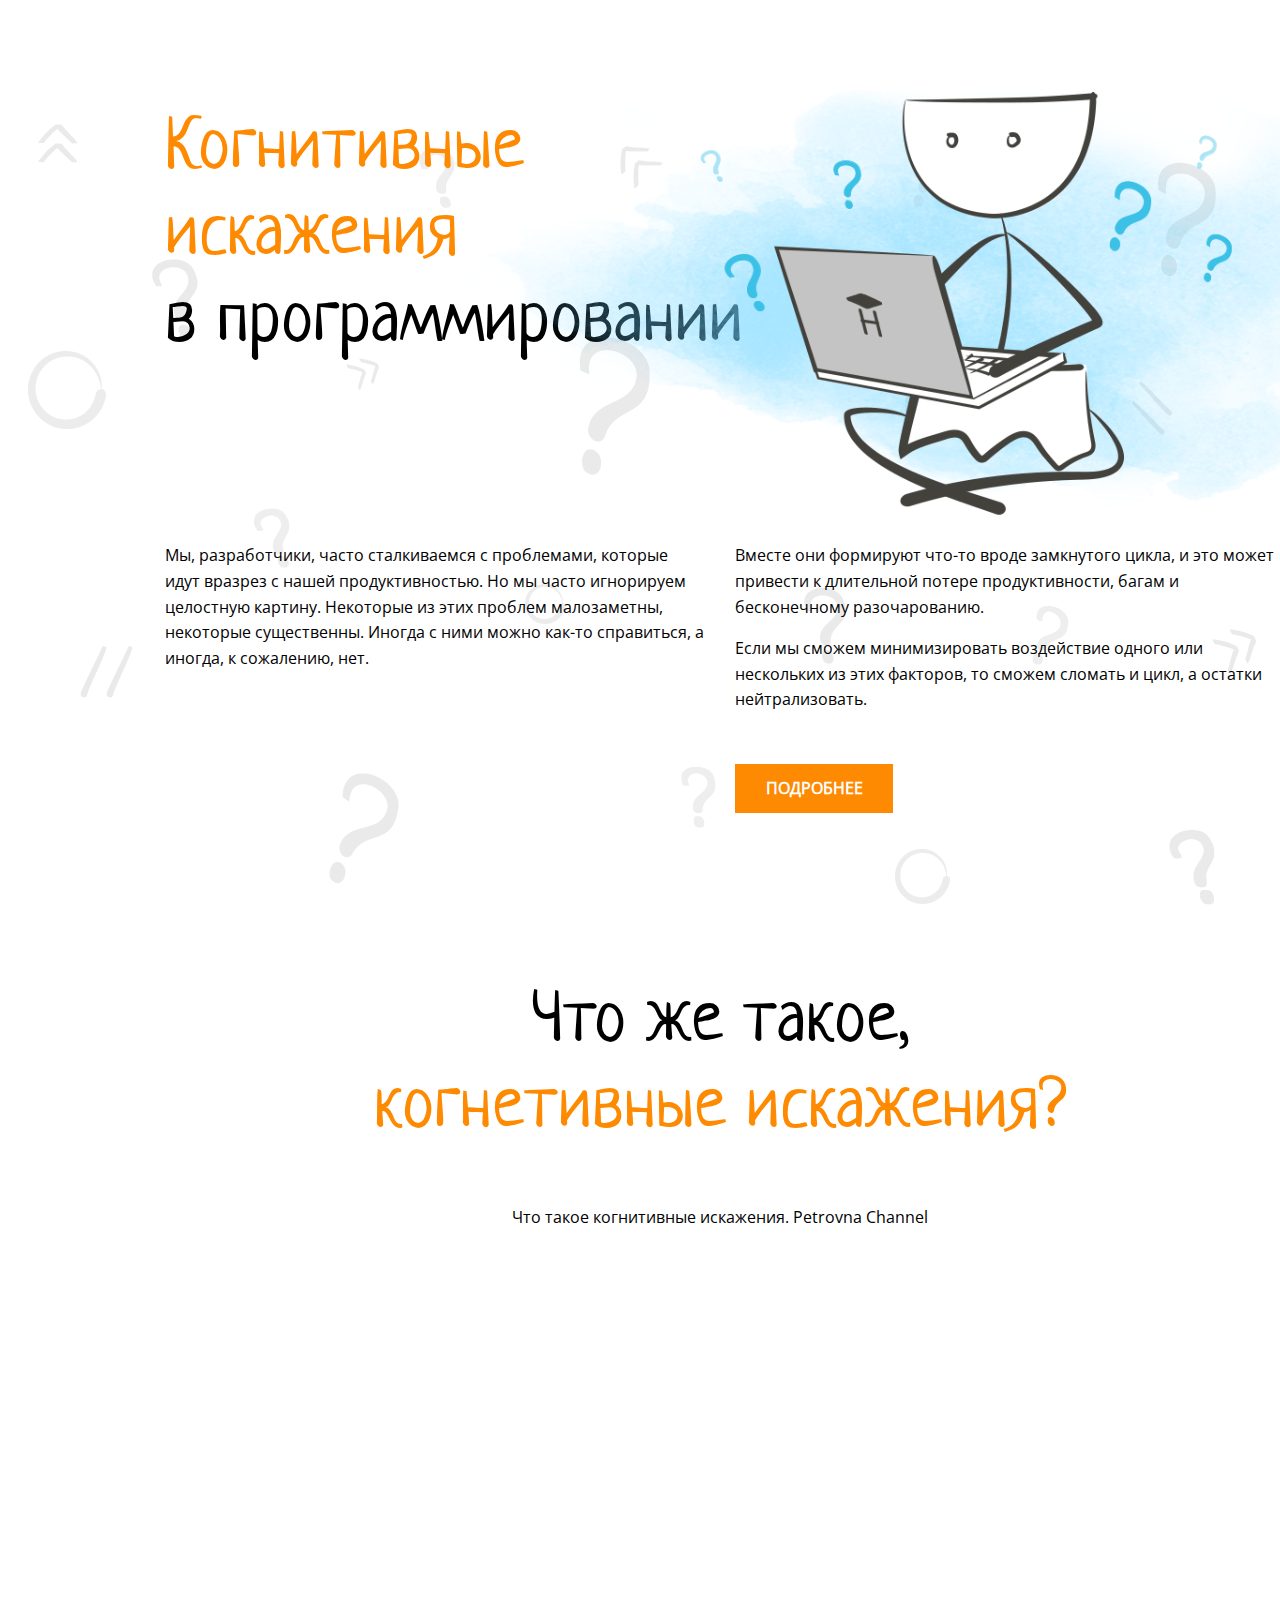
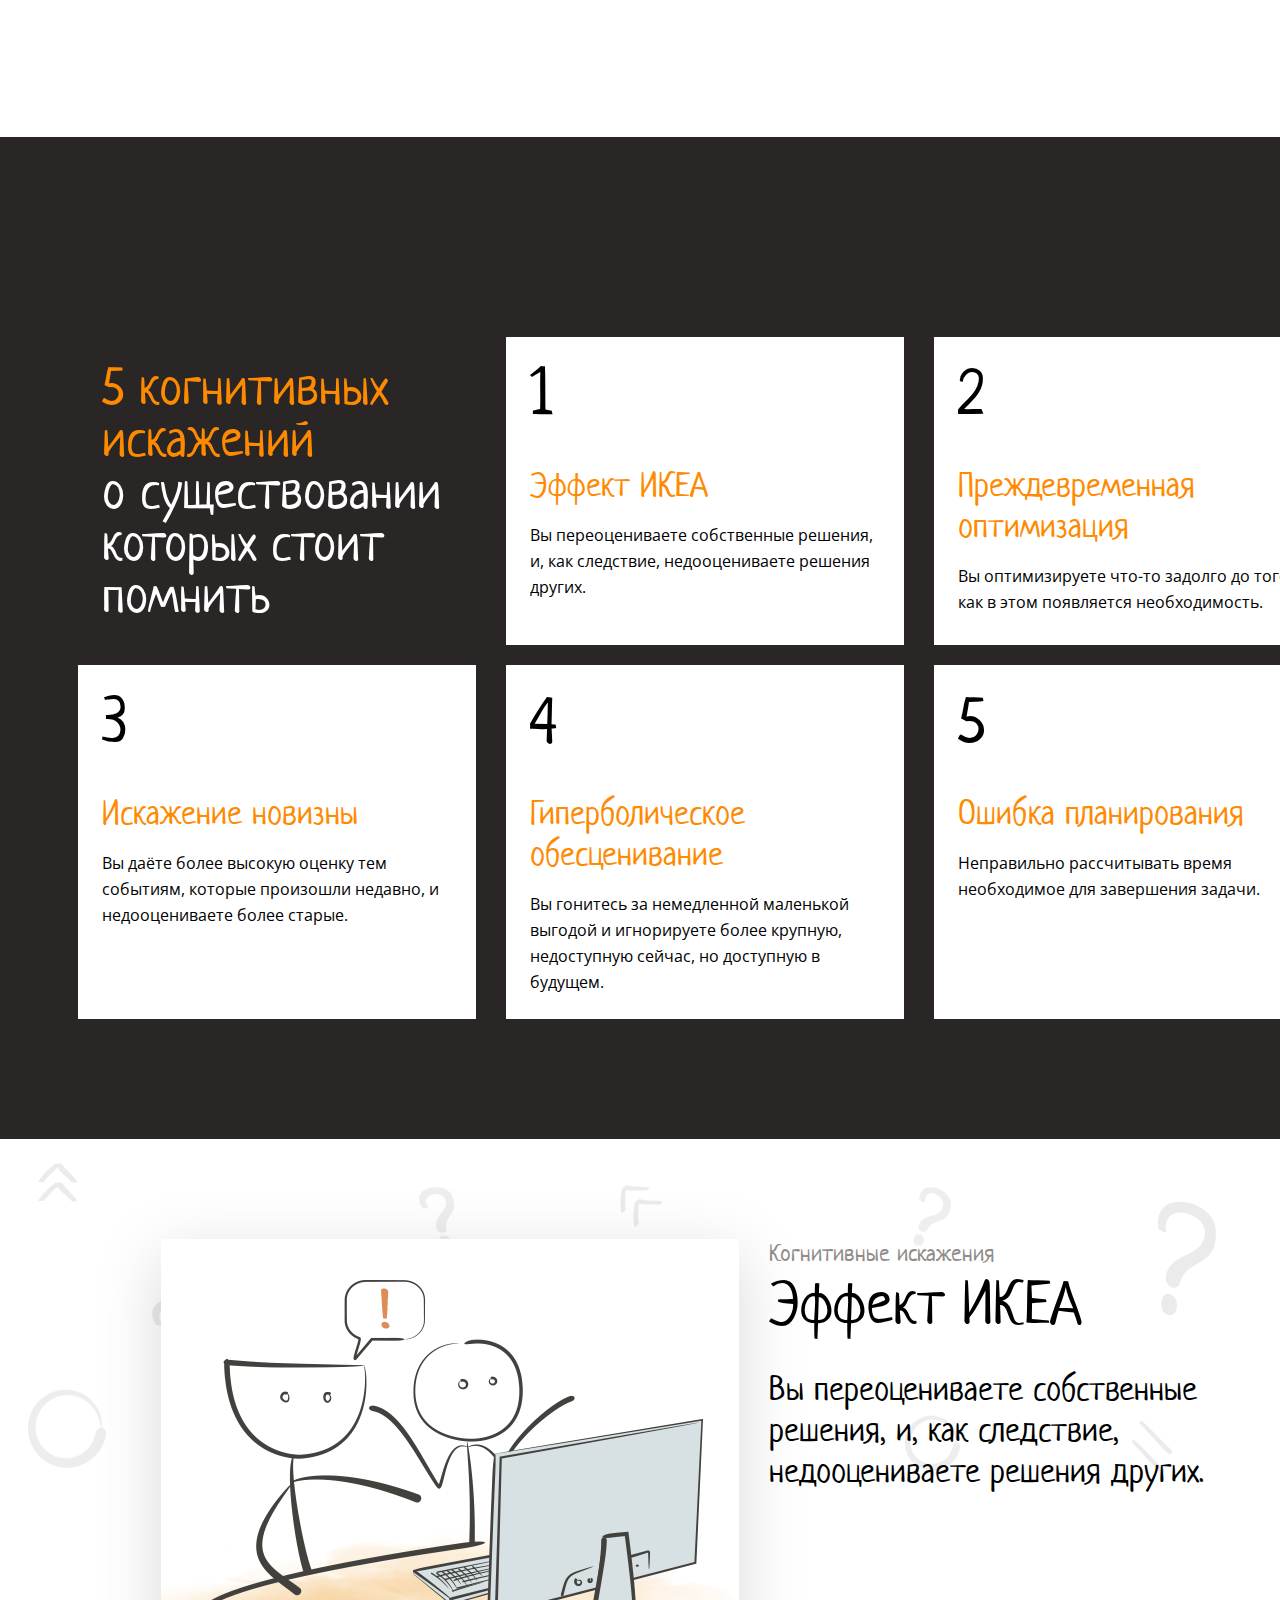
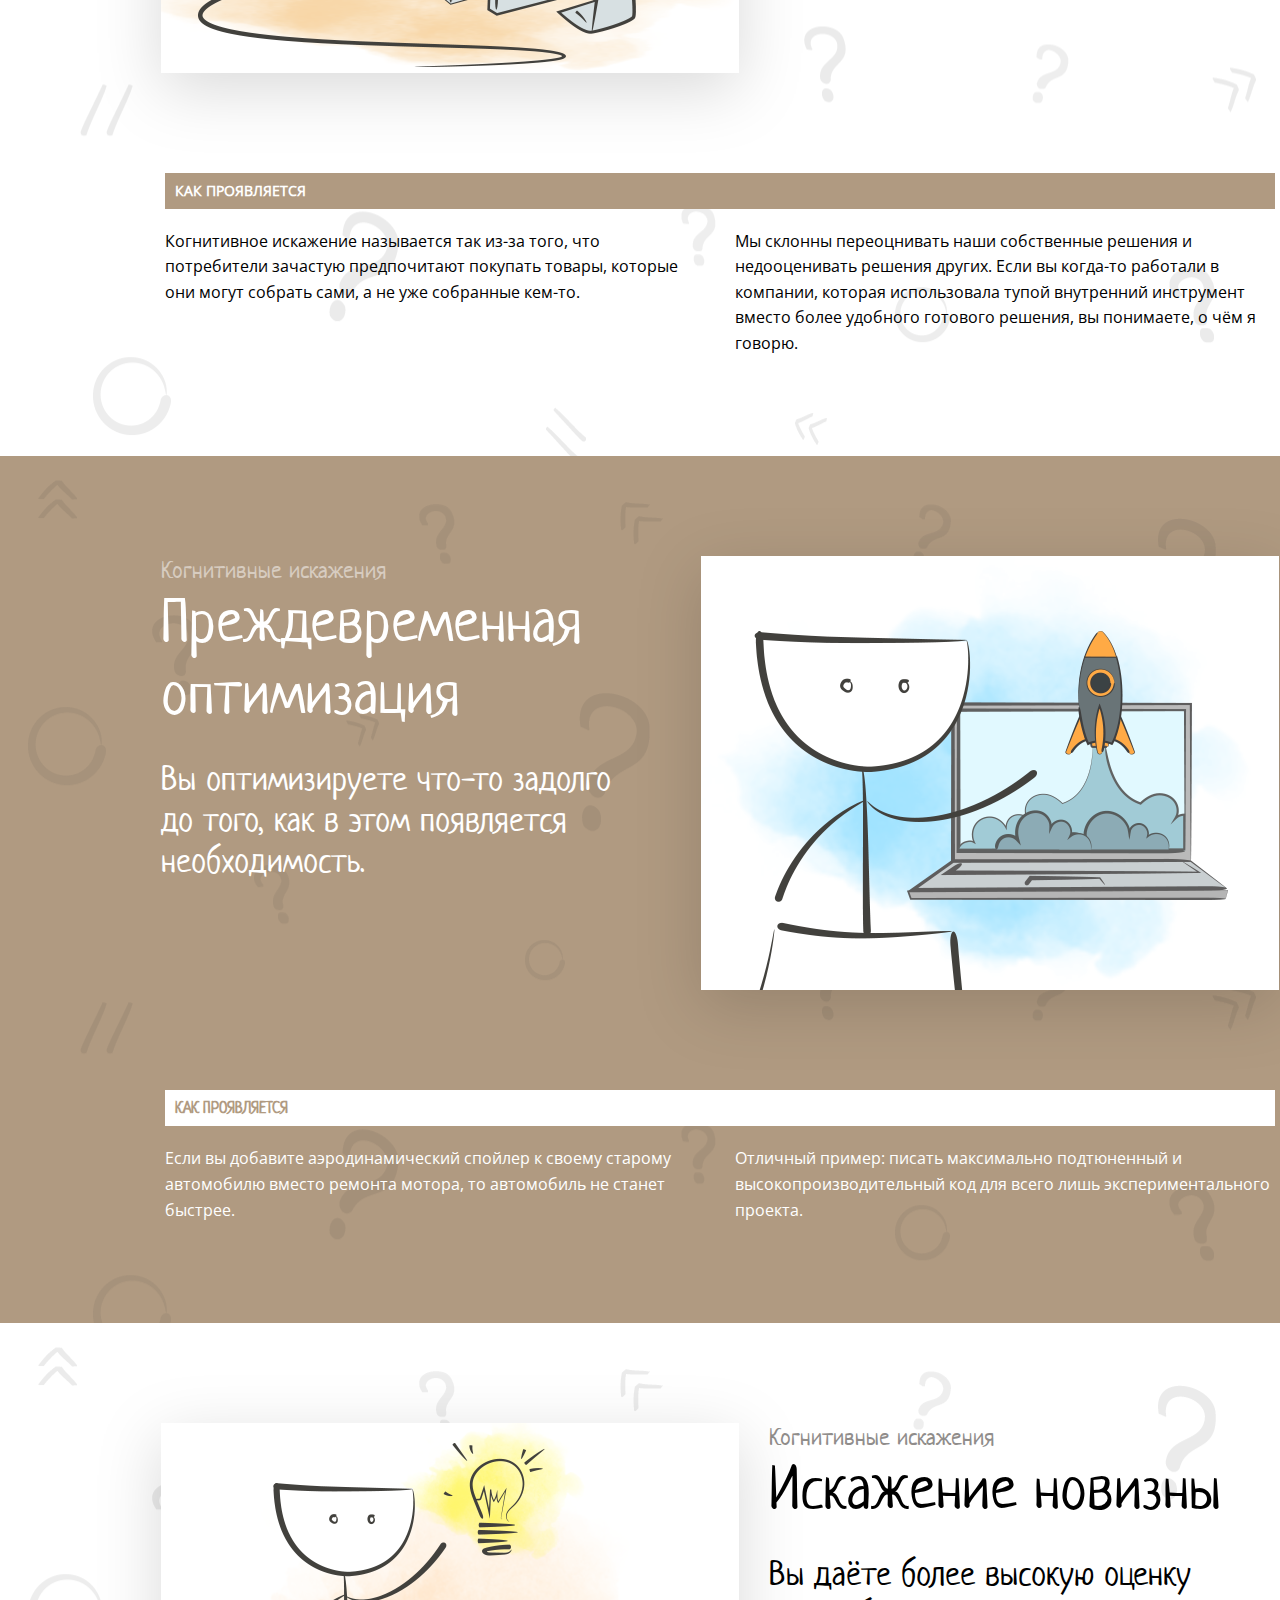
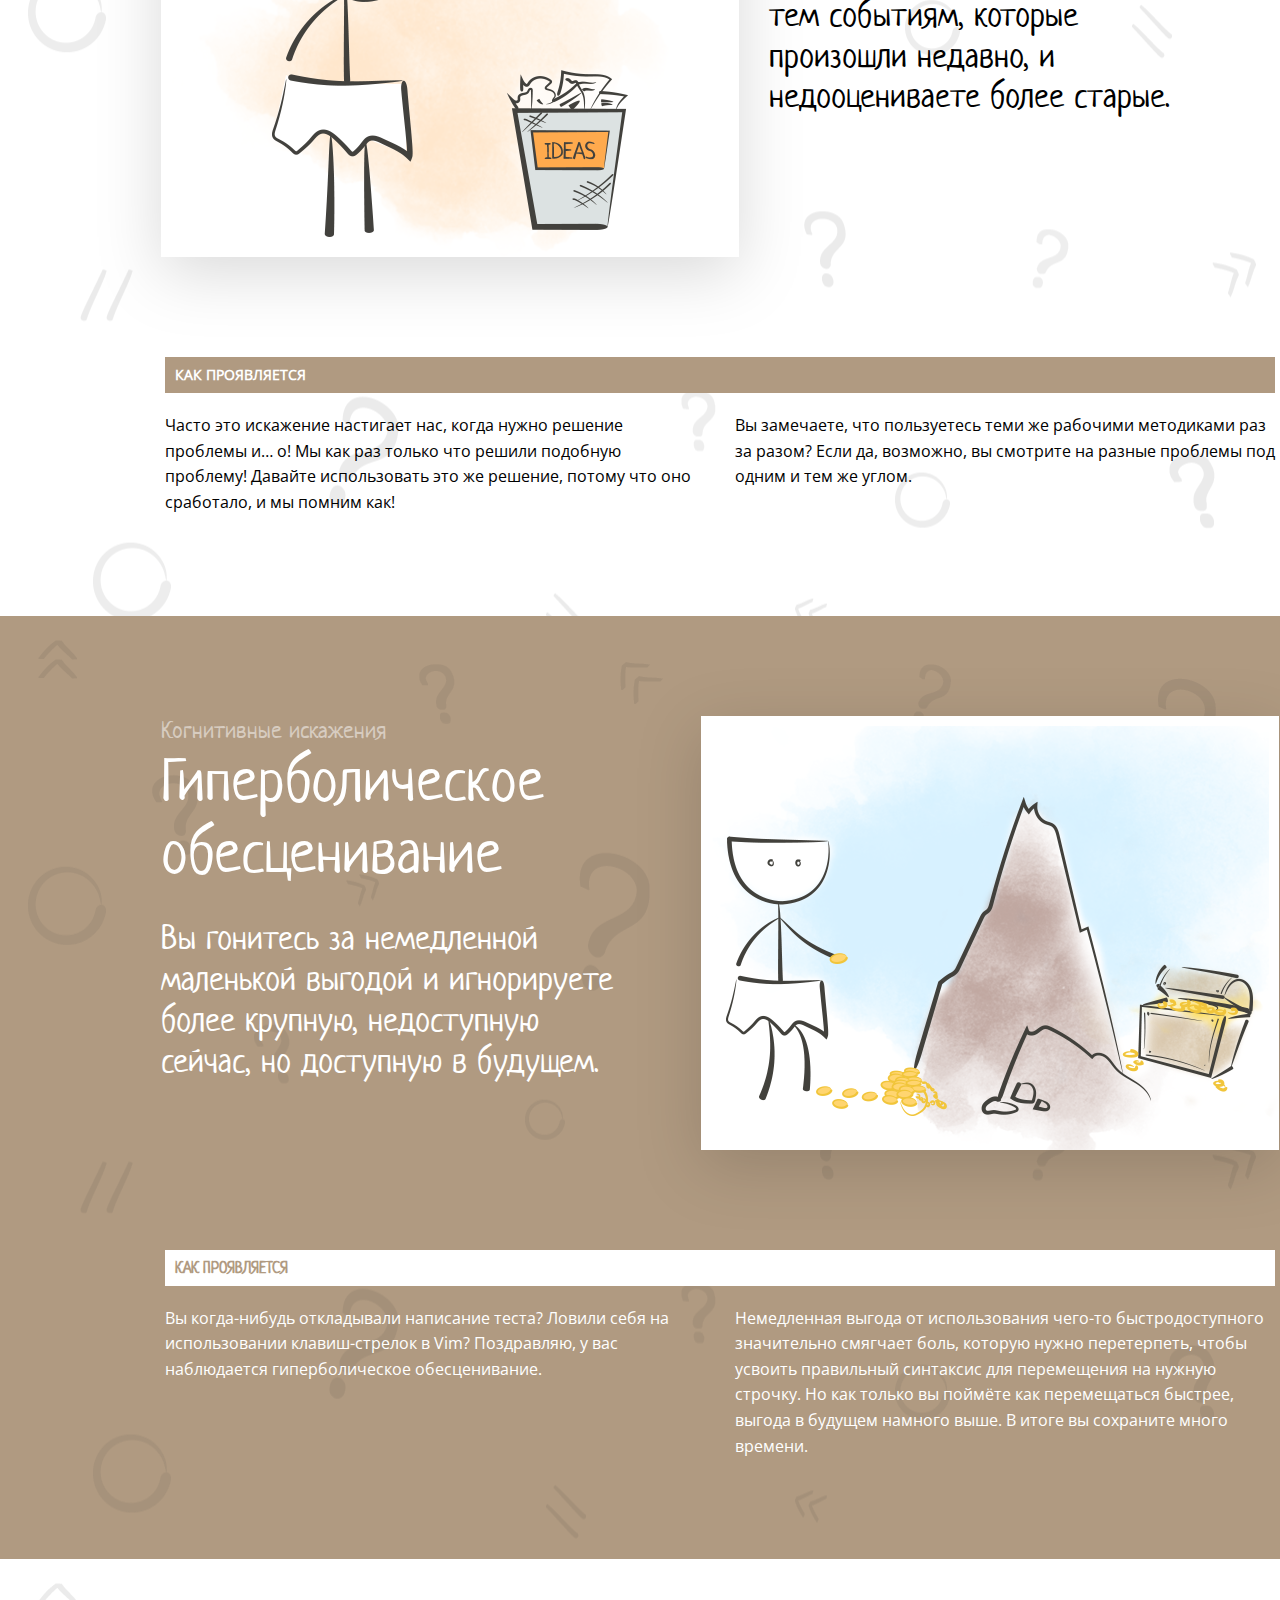
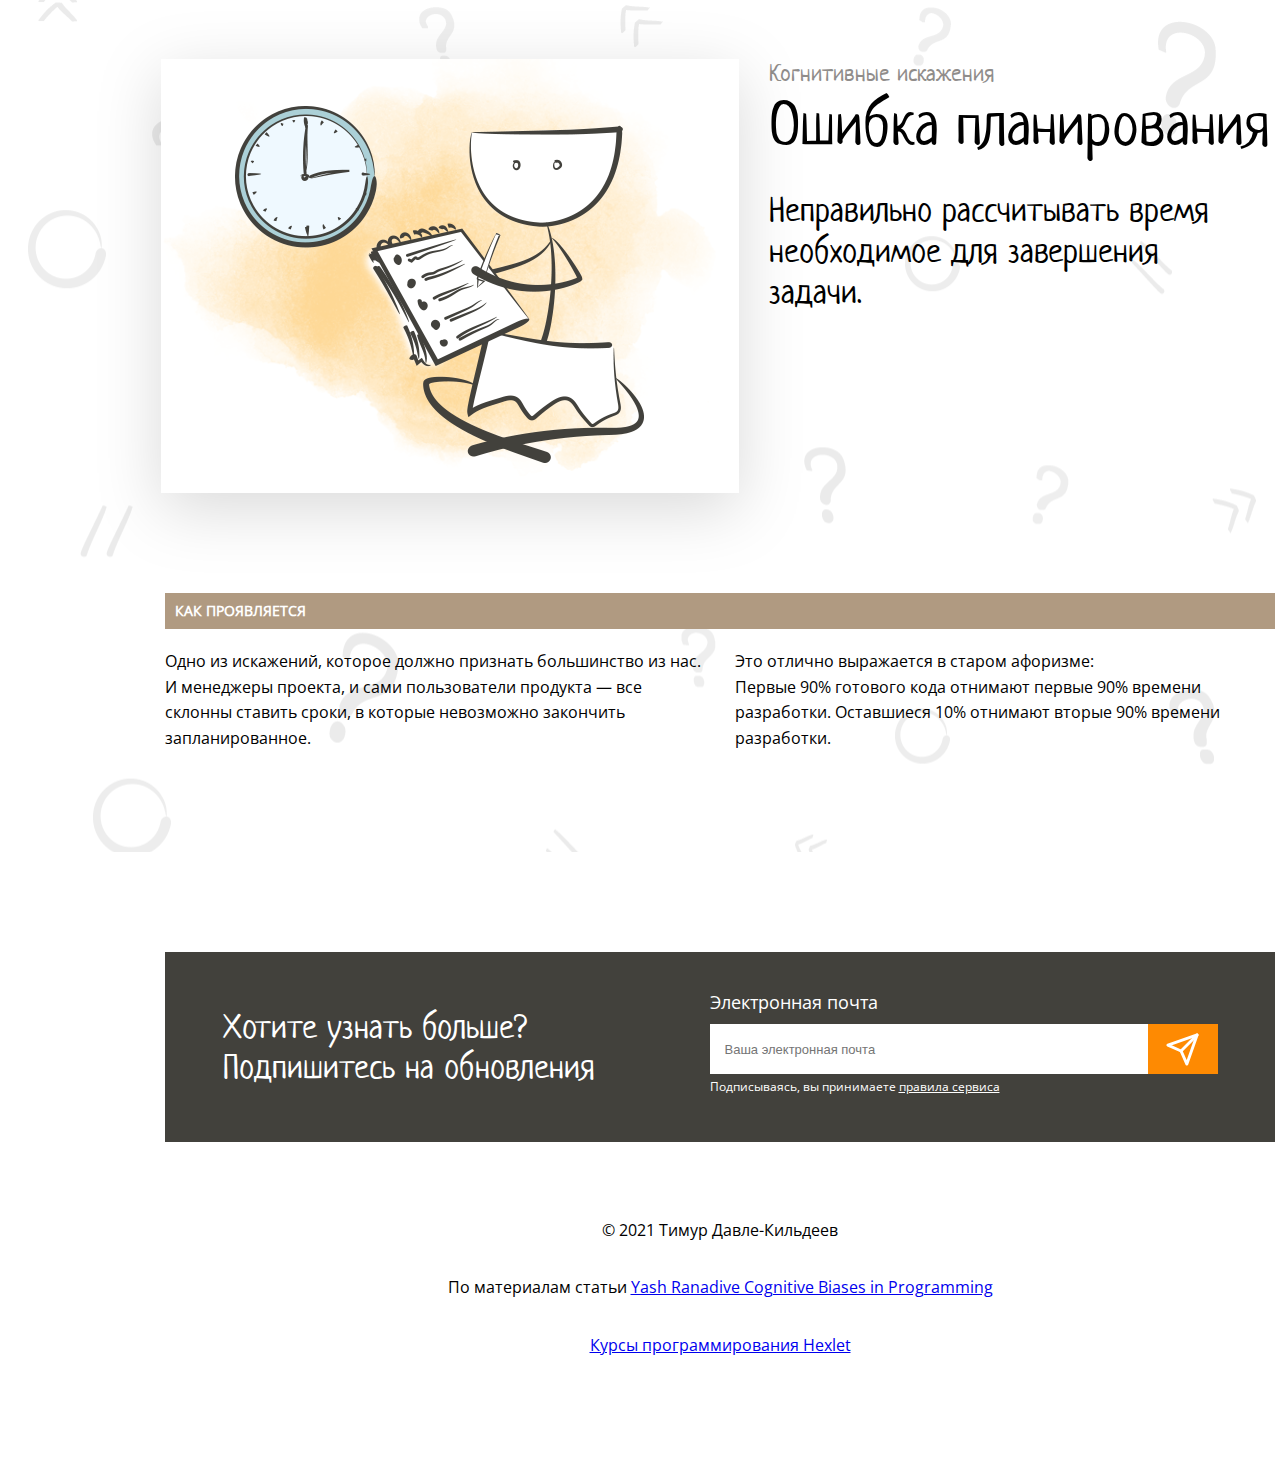
==== commit 52be38e4: "index" ====
--- a/index.html
+++ b/index.html
@@ -156,7 +156,7 @@
                             <p class="title-text white">Вы гонитесь за немедленной маленькой выгодой и игнорируете более крупную, недоступную сейчас, но доступную в будущем.</p>
                         </div>
                         <div class="conteiner-article mrg-0">
-                            <img src="img/4.png" class="shadow">
+                            <img src="./src/img/4.png" class="shadow">
                         </div>
                     </div>
                     <div class="bottom">
